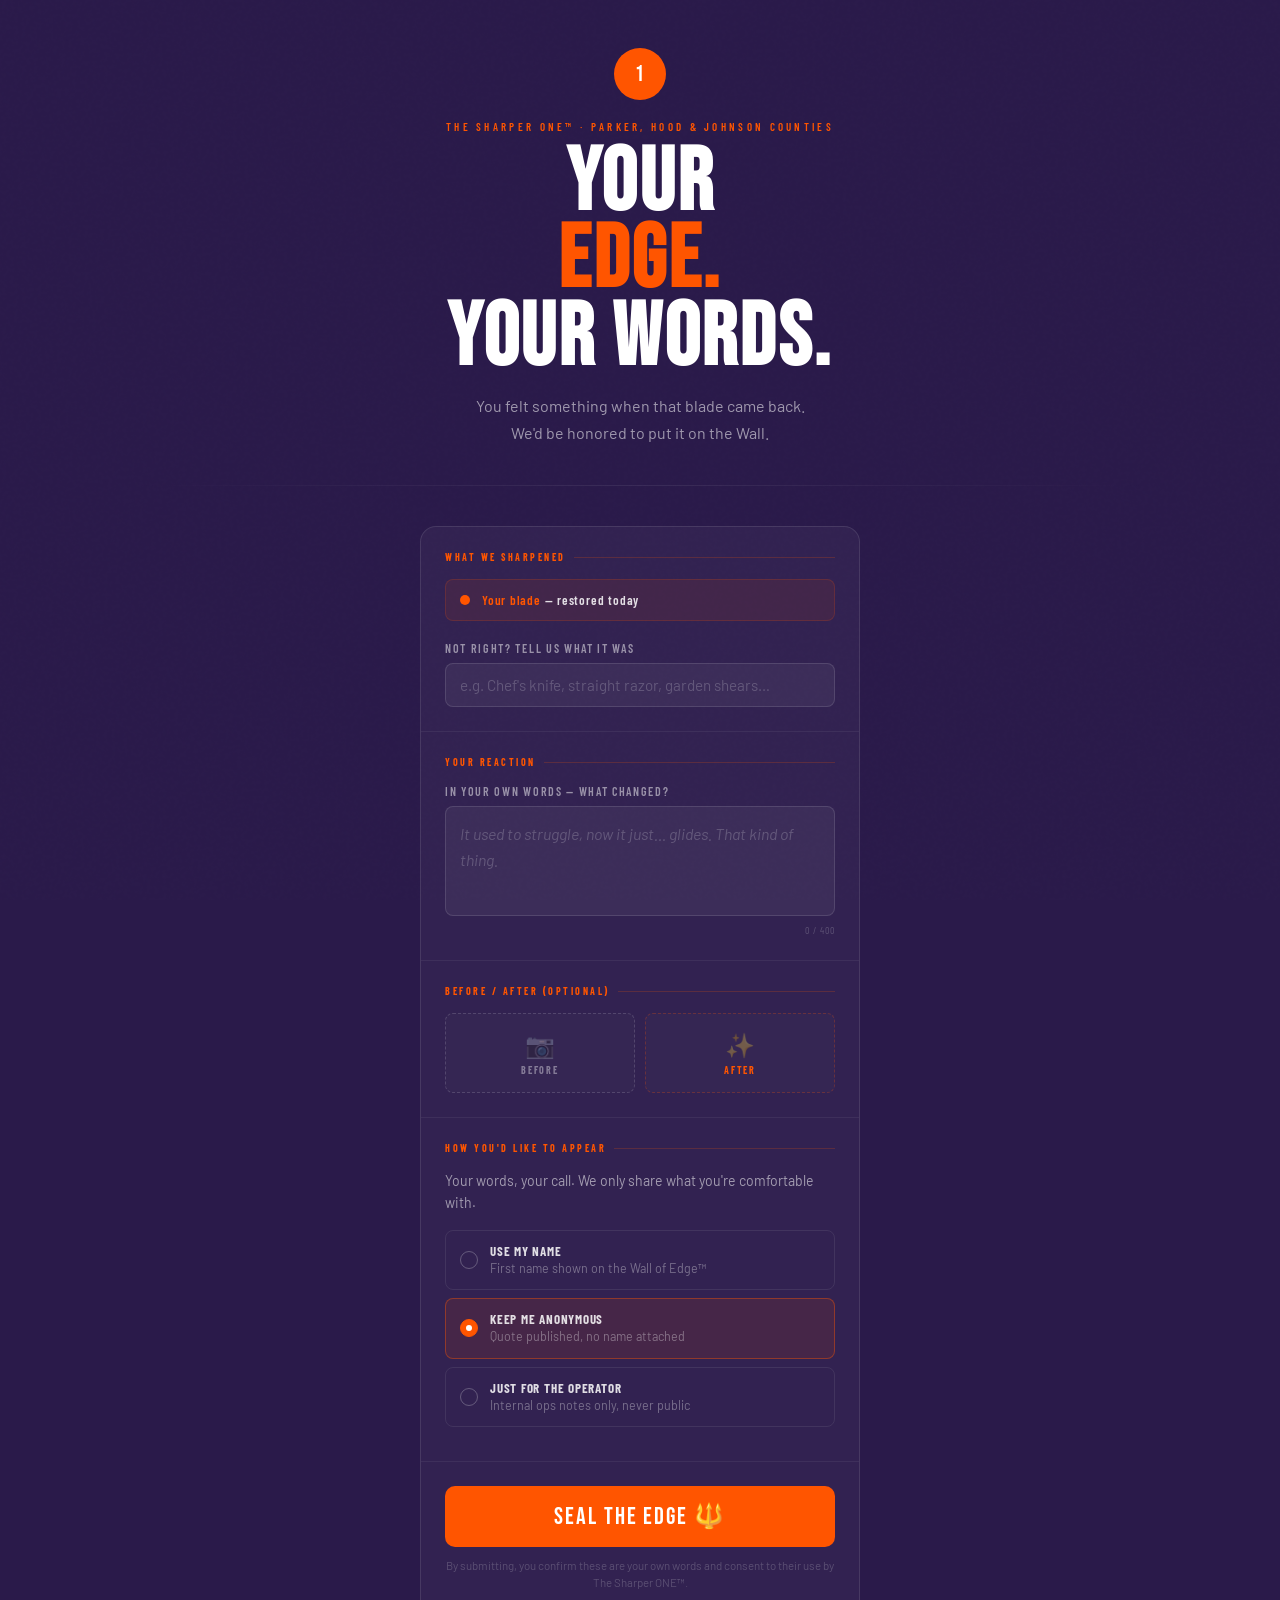
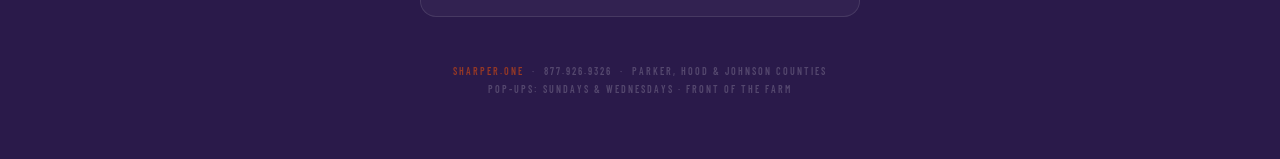
==== public/edge/index.html @ 8e642701 "feat: add Wall of Edge™ and Edge capture page as static assets" ====
<!DOCTYPE html>
<html lang="en">
<head>
<meta charset="UTF-8">
<meta name="viewport" content="width=device-width, initial-scale=1.0, maximum-scale=1.0">
<title>Share Your Edge — The Sharper ONE™</title>
<link href="https://fonts.googleapis.com/css2?family=Bebas+Neue&family=Barlow+Condensed:wght@400;600;700&family=Barlow:ital,wght@0,400;0,500;1,400;1,500&display=swap" rel="stylesheet">
<style>
  :root {
    --purple: #3C2469;
    --purple-mid: #5a3a8e;
    --purple-deep: #2a1a4a;
    --orange: #ff5500;
    --orange-dim: #cc4400;
    --cream: #faf7f2;
    --ink: #1a1018;
    --ink-mid: #3d2e4a;
    --muted: #8a7a96;
    --border: rgba(60,36,105,0.13);
    --font-display: 'Bebas Neue', sans-serif;
    --font-ui: 'Barlow Condensed', sans-serif;
    --font-body: 'Barlow', sans-serif;
  }
  *, *::before, *::after { box-sizing: border-box; margin: 0; padding: 0; }

  html { scroll-behavior: smooth; }

  body {
    font-family: var(--font-body);
    background: var(--purple-deep);
    color: white;
    min-height: 100vh;
    overflow-x: hidden;
  }

  /* ── GRAIN OVERLAY ── */
  body::before {
    content: '';
    position: fixed;
    inset: 0;
    background-image: url("data:image/svg+xml,%3Csvg viewBox='0 0 256 256' xmlns='http://www.w3.org/2000/svg'%3E%3Cfilter id='noise'%3E%3CfeTurbulence type='fractalNoise' baseFrequency='0.9' numOctaves='4' stitchTiles='stitch'/%3E%3C/filter%3E%3Crect width='100%25' height='100%25' filter='url(%23noise)' opacity='0.04'/%3E%3C/svg%3E");
    pointer-events: none;
    z-index: 0;
    opacity: 0.35;
  }

  /* ── LAYOUT ── */
  .page {
    position: relative;
    z-index: 1;
    min-height: 100vh;
    display: flex;
    flex-direction: column;
    align-items: center;
    padding: 0 0 4rem;
  }

  /* ── HERO HEADER ── */
  .hero {
    width: 100%;
    text-align: center;
    padding: 3rem 2rem 2.5rem;
    position: relative;
  }
  .hero::after {
    content: '';
    position: absolute;
    bottom: 0; left: 10%; right: 10%;
    height: 1px;
    background: linear-gradient(90deg, transparent, rgba(255,255,255,0.08), transparent);
  }
  .orb {
    width: 52px; height: 52px;
    border-radius: 50%;
    background: var(--orange);
    display: flex; align-items: center; justify-content: center;
    font-family: var(--font-display);
    font-size: 22px;
    color: white;
    margin: 0 auto 1.25rem;
    letter-spacing: 0.02em;
    animation: orbPulse 3s ease-in-out infinite;
  }
  @keyframes orbPulse {
    0%, 100% { box-shadow: 0 0 0 0 rgba(255,85,0,0.3); }
    50% { box-shadow: 0 0 0 12px rgba(255,85,0,0); }
  }
  .hero-eyebrow {
    font-family: var(--font-ui);
    font-size: 11px;
    font-weight: 600;
    letter-spacing: 0.3em;
    text-transform: uppercase;
    color: var(--orange);
    margin-bottom: 0.75rem;
    opacity: 0;
    animation: fadeUp 0.6s 0.1s ease forwards;
  }
  .hero-title {
    font-family: var(--font-display);
    font-size: clamp(3rem, 14vw, 5.5rem);
    line-height: 0.88;
    letter-spacing: 0.03em;
    color: white;
    margin-bottom: 1rem;
    opacity: 0;
    animation: fadeUp 0.6s 0.2s ease forwards;
  }
  .hero-title .accent { color: var(--orange); }
  .hero-sub {
    font-family: var(--font-body);
    font-size: 1rem;
    line-height: 1.65;
    color: rgba(255,255,255,0.55);
    max-width: 360px;
    margin: 0 auto;
    opacity: 0;
    animation: fadeUp 0.6s 0.3s ease forwards;
  }

  @keyframes fadeUp {
    from { opacity: 0; transform: translateY(12px); }
    to   { opacity: 1; transform: translateY(0); }
  }

  /* ── CARD ── */
  .card {
    width: 100%;
    max-width: 480px;
    margin: 2.5rem auto 0;
    padding: 0 1.25rem;
    opacity: 0;
    animation: fadeUp 0.6s 0.45s ease forwards;
  }
  .card-inner {
    background: rgba(255,255,255,0.04);
    border: 1px solid rgba(255,255,255,0.1);
    border-radius: 16px;
    overflow: hidden;
  }
  .card-section {
    padding: 1.5rem;
    border-bottom: 1px solid rgba(255,255,255,0.06);
  }
  .card-section:last-child { border-bottom: none; }

  /* ── SECTION LABEL ── */
  .section-label {
    font-family: var(--font-ui);
    font-size: 10px;
    font-weight: 700;
    letter-spacing: 0.25em;
    text-transform: uppercase;
    color: var(--orange);
    margin-bottom: 1rem;
    display: flex;
    align-items: center;
    gap: 8px;
  }
  .section-label::after {
    content: '';
    flex: 1;
    height: 1px;
    background: rgba(255,85,0,0.2);
  }

  /* ── BLADE DISPLAY ── */
  .blade-info {
    display: flex;
    align-items: center;
    gap: 12px;
    padding: 12px 14px;
    background: rgba(255,85,0,0.08);
    border: 1px solid rgba(255,85,0,0.18);
    border-radius: 8px;
    margin-bottom: 1.25rem;
  }
  .blade-dot {
    width: 10px; height: 10px;
    border-radius: 50%;
    background: var(--orange);
    flex-shrink: 0;
    animation: orbPulse 2s ease-in-out infinite;
  }
  .blade-text {
    font-family: var(--font-ui);
    font-size: 13px;
    font-weight: 600;
    letter-spacing: 0.06em;
    color: rgba(255,255,255,0.85);
  }
  .blade-text span {
    color: var(--orange);
    font-style: normal;
  }

  /* ── TEXTAREA ── */
  .reaction-label {
    font-family: var(--font-ui);
    font-size: 12px;
    font-weight: 600;
    letter-spacing: 0.14em;
    text-transform: uppercase;
    color: rgba(255,255,255,0.5);
    display: block;
    margin-bottom: 8px;
  }
  .reaction-field {
    width: 100%;
    background: rgba(255,255,255,0.05);
    border: 1px solid rgba(255,255,255,0.12);
    border-radius: 8px;
    padding: 14px;
    font-family: var(--font-body);
    font-size: 1rem;
    font-style: italic;
    color: white;
    resize: none;
    min-height: 110px;
    line-height: 1.6;
    outline: none;
    transition: border-color 0.2s, background 0.2s;
    -webkit-appearance: none;
  }
  .reaction-field::placeholder {
    color: rgba(255,255,255,0.2);
    font-style: italic;
  }
  .reaction-field:focus {
    border-color: rgba(255,85,0,0.5);
    background: rgba(255,255,255,0.07);
  }
  .char-count {
    font-family: var(--font-ui);
    font-size: 10px;
    letter-spacing: 0.1em;
    color: rgba(255,255,255,0.2);
    text-align: right;
    margin-top: 5px;
    transition: color 0.2s;
  }
  .char-count.active { color: rgba(255,85,0,0.6); }

  /* ── PHOTO UPLOAD ── */
  .photo-row {
    display: grid;
    grid-template-columns: 1fr 1fr;
    gap: 10px;
  }
  .photo-zone {
    border: 1.5px dashed rgba(255,255,255,0.15);
    border-radius: 8px;
    padding: 1rem 0.5rem;
    text-align: center;
    cursor: pointer;
    position: relative;
    transition: border-color 0.2s, background 0.2s;
    background: rgba(255,255,255,0.02);
    overflow: hidden;
  }
  .photo-zone:hover {
    border-color: rgba(255,85,0,0.4);
    background: rgba(255,85,0,0.04);
  }
  .photo-zone input {
    position: absolute; inset: 0;
    opacity: 0; cursor: pointer;
    width: 100%; height: 100%;
  }
  .photo-zone-preview {
    width: 100%; height: 70px;
    object-fit: cover;
    border-radius: 5px;
    margin-bottom: 5px;
    display: none;
  }
  .photo-zone-preview.show { display: block; }
  .photo-zone-icon {
    font-size: 1.5rem;
    margin-bottom: 4px;
    opacity: 0.3;
  }
  .photo-zone-label {
    font-family: var(--font-ui);
    font-size: 10px;
    font-weight: 700;
    letter-spacing: 0.18em;
    text-transform: uppercase;
    display: block;
    margin-top: 4px;
  }
  .photo-zone.before .photo-zone-label { color: rgba(255,255,255,0.4); }
  .photo-zone.after .photo-zone-label  { color: var(--orange); }
  .photo-zone.after { border-color: rgba(255,85,0,0.25); }

  /* ── CONSENT ── */
  .consent-label {
    font-family: var(--font-body);
    font-size: 0.88rem;
    color: rgba(255,255,255,0.55);
    margin-bottom: 1rem;
    line-height: 1.55;
  }
  .consent-options {
    display: flex;
    flex-direction: column;
    gap: 8px;
  }
  .consent-option {
    display: flex;
    align-items: center;
    gap: 12px;
    padding: 12px 14px;
    border: 1px solid rgba(255,255,255,0.08);
    border-radius: 8px;
    cursor: pointer;
    transition: all 0.15s;
    background: transparent;
    -webkit-tap-highlight-color: transparent;
  }
  .consent-option:hover {
    background: rgba(255,255,255,0.04);
    border-color: rgba(255,255,255,0.15);
  }
  .consent-option.selected {
    background: rgba(255,85,0,0.1);
    border-color: rgba(255,85,0,0.4);
  }
  .consent-option input[type=radio] { display: none; }
  .consent-radio {
    width: 18px; height: 18px;
    border-radius: 50%;
    border: 1.5px solid rgba(255,255,255,0.25);
    flex-shrink: 0;
    display: flex; align-items: center; justify-content: center;
    transition: all 0.15s;
  }
  .consent-option.selected .consent-radio {
    border-color: var(--orange);
    background: var(--orange);
  }
  .consent-option.selected .consent-radio::after {
    content: '';
    width: 6px; height: 6px;
    border-radius: 50%;
    background: white;
  }
  .consent-text { flex: 1; }
  .consent-title {
    font-family: var(--font-ui);
    font-size: 13px;
    font-weight: 700;
    letter-spacing: 0.06em;
    text-transform: uppercase;
    color: rgba(255,255,255,0.85);
  }
  .consent-desc {
    font-family: var(--font-body);
    font-size: 0.78rem;
    color: rgba(255,255,255,0.35);
    margin-top: 1px;
    line-height: 1.4;
  }

  /* ── NAME FIELD (conditional) ── */
  .name-field-wrap {
    margin-top: 10px;
    overflow: hidden;
    max-height: 0;
    opacity: 0;
    transition: max-height 0.3s ease, opacity 0.3s ease, margin 0.3s ease;
  }
  .name-field-wrap.open {
    max-height: 80px;
    opacity: 1;
    margin-top: 10px;
  }
  .name-field {
    width: 100%;
    background: rgba(255,255,255,0.05);
    border: 1px solid rgba(255,255,255,0.12);
    border-radius: 8px;
    padding: 12px 14px;
    font-family: var(--font-body);
    font-size: 0.95rem;
    color: white;
    outline: none;
    transition: border-color 0.2s;
    -webkit-appearance: none;
  }
  .name-field::placeholder { color: rgba(255,255,255,0.2); }
  .name-field:focus { border-color: rgba(255,85,0,0.5); }

  /* ── SUBMIT BUTTON ── */
  .submit-section {
    padding: 1.5rem;
    text-align: center;
  }
  .submit-btn {
    display: inline-flex;
    align-items: center;
    justify-content: center;
    gap: 10px;
    width: 100%;
    padding: 16px 24px;
    background: var(--orange);
    border: none;
    border-radius: 10px;
    font-family: var(--font-display);
    font-size: 1.5rem;
    letter-spacing: 0.08em;
    color: white;
    cursor: pointer;
    transition: background 0.15s, transform 0.1s;
    -webkit-tap-highlight-color: transparent;
  }
  .submit-btn:hover { background: var(--orange-dim); }
  .submit-btn:active { transform: scale(0.98); }
  .submit-btn:disabled { opacity: 0.5; cursor: not-allowed; transform: none; }
  .submit-legal {
    font-family: var(--font-body);
    font-size: 0.72rem;
    color: rgba(255,255,255,0.2);
    margin-top: 10px;
    line-height: 1.5;
  }

  /* ── THANK YOU STATE ── */
  .thankyou {
    display: none;
    text-align: center;
    padding: 3rem 2rem;
  }
  .thankyou.show { display: block; }
  .thankyou-orb {
    width: 72px; height: 72px;
    border-radius: 50%;
    background: var(--orange);
    display: flex; align-items: center; justify-content: center;
    font-size: 2rem;
    margin: 0 auto 1.5rem;
    animation: orbPulse 2s ease-in-out infinite;
  }
  .thankyou-title {
    font-family: var(--font-display);
    font-size: 3rem;
    letter-spacing: 0.06em;
    color: white;
    margin-bottom: 0.75rem;
    line-height: 0.95;
  }
  .thankyou-sub {
    font-family: var(--font-body);
    font-size: 1rem;
    color: rgba(255,255,255,0.5);
    line-height: 1.6;
    max-width: 300px;
    margin: 0 auto 2rem;
  }
  .thankyou-tag {
    font-family: var(--font-ui);
    font-size: 11px;
    font-weight: 700;
    letter-spacing: 0.2em;
    text-transform: uppercase;
    color: var(--orange);
    padding: 8px 18px;
    border: 1px solid rgba(255,85,0,0.3);
    border-radius: 100px;
    display: inline-block;
  }

  /* ── FOOTER BRAND ── */
  .brand-footer {
    margin-top: 3rem;
    text-align: center;
    opacity: 0;
    animation: fadeUp 0.6s 0.6s ease forwards;
  }
  .brand-footer p {
    font-family: var(--font-ui);
    font-size: 10px;
    font-weight: 600;
    letter-spacing: 0.2em;
    text-transform: uppercase;
    color: rgba(255,255,255,0.2);
  }
  .brand-footer a {
    color: rgba(255,85,0,0.5);
    text-decoration: none;
    transition: color 0.15s;
  }
  .brand-footer a:hover { color: var(--orange); }

  /* ── SPINNER ── */
  .spinner {
    width: 18px; height: 18px;
    border: 2px solid rgba(255,255,255,0.3);
    border-top-color: white;
    border-radius: 50%;
    animation: spin 0.7s linear infinite;
    display: none;
  }
  .spinner.show { display: block; }
  @keyframes spin { to { transform: rotate(360deg); } }
</style>
</head>
<body>
<div class="page">

  <!-- HERO -->
  <div class="hero">
    <div class="orb">1</div>
    <p class="hero-eyebrow">The Sharper ONE™ · Parker, Hood & Johnson Counties</p>
    <h1 class="hero-title">YOUR<br><span class="accent">EDGE.</span><br>YOUR WORDS.</h1>
    <p class="hero-sub">You felt something when that blade came back. We'd be honored to put it on the Wall.</p>
  </div>

  <!-- FORM CARD -->
  <div class="card" id="formCard">
    <div class="card-inner">

      <!-- What we sharpened -->
      <div class="card-section">
        <div class="section-label">What we sharpened</div>
        <div class="blade-info" id="bladeInfo">
          <div class="blade-dot"></div>
          <div class="blade-text" id="bladeText">
            <span id="bladeDisplay">Your blade</span> — restored today
          </div>
        </div>
        <label class="reaction-label" for="bladeInput">Not right? Tell us what it was</label>
        <input
          class="name-field"
          id="bladeInput"
          type="text"
          placeholder="e.g. Chef's knife, straight razor, garden shears…"
          style="margin-top:0;"
        >
      </div>

      <!-- The reaction -->
      <div class="card-section">
        <div class="section-label">Your reaction</div>
        <label class="reaction-label" for="reactionField">In your own words — what changed?</label>
        <textarea
          class="reaction-field"
          id="reactionField"
          maxlength="400"
          placeholder="It used to struggle, now it just… glides. That kind of thing."
          oninput="updateCharCount(this)"
        ></textarea>
        <div class="char-count" id="charCount">0 / 400</div>
      </div>

      <!-- Photos -->
      <div class="card-section">
        <div class="section-label">Before / After (optional)</div>
        <div class="photo-row">
          <div class="photo-zone before">
            <input type="file" accept="image/*" onchange="handlePhoto('before', this)">
            <img class="photo-zone-preview" id="beforePreview" src="" alt="">
            <div class="photo-zone-icon" id="beforeIcon">📷</div>
            <span class="photo-zone-label">Before</span>
          </div>
          <div class="photo-zone after">
            <input type="file" accept="image/*" onchange="handlePhoto('after', this)">
            <img class="photo-zone-preview" id="afterPreview" src="" alt="">
            <div class="photo-zone-icon" id="afterIcon">✨</div>
            <span class="photo-zone-label">After</span>
          </div>
        </div>
      </div>

      <!-- Consent -->
      <div class="card-section">
        <div class="section-label">How you'd like to appear</div>
        <p class="consent-label">Your words, your call. We only share what you're comfortable with.</p>
        <div class="consent-options" id="consentOptions">
          <label class="consent-option" onclick="selectConsent('named', this)">
            <input type="radio" name="consent" value="named">
            <div class="consent-radio"></div>
            <div class="consent-text">
              <div class="consent-title">Use my name</div>
              <div class="consent-desc">First name shown on the Wall of Edge™</div>
            </div>
          </label>
          <label class="consent-option selected" onclick="selectConsent('anonymous', this)">
            <input type="radio" name="consent" value="anonymous" checked>
            <div class="consent-radio"></div>
            <div class="consent-text">
              <div class="consent-title">Keep me anonymous</div>
              <div class="consent-desc">Quote published, no name attached</div>
            </div>
          </label>
          <label class="consent-option" onclick="selectConsent('none', this)">
            <input type="radio" name="consent" value="none">
            <div class="consent-radio"></div>
            <div class="consent-text">
              <div class="consent-title">Just for the operator</div>
              <div class="consent-desc">Internal ops notes only, never public</div>
            </div>
          </label>
        </div>
        <!-- Name field, slides open when "named" is selected -->
        <div class="name-field-wrap" id="nameFieldWrap">
          <input
            class="name-field"
            id="nameField"
            type="text"
            placeholder="First name or how you'd like to be known"
          >
        </div>
      </div>

      <!-- Submit -->
      <div class="submit-section">
        <button class="submit-btn" id="submitBtn" onclick="submitEntry()">
          <span id="submitSpinner" class="spinner"></span>
          SEAL THE EDGE 🔱
        </button>
        <p class="submit-legal">By submitting, you confirm these are your own words and consent to their use by The Sharper ONE™.</p>
      </div>

    </div>
  </div>

  <!-- THANK YOU -->
  <div class="card thankyou" id="thankyou">
    <div class="thankyou-orb">🔱</div>
    <h2 class="thankyou-title">ON THE<br>WALL.</h2>
    <p class="thankyou-sub">Your edge is sealed. It'll inspire the next person who thinks their knife is just "good enough."</p>
    <span class="thankyou-tag">Wall of Edge™ · The Sharper ONE™</span>
  </div>

  <!-- BRAND FOOTER -->
  <div class="brand-footer">
    <p>
      <a href="https://sharper.one">sharper.one</a> &nbsp;·&nbsp;
      877.926.9326 &nbsp;·&nbsp;
      Parker, Hood & Johnson Counties
    </p>
    <p style="margin-top:6px;">Pop-ups: Sundays & Wednesdays · Front of the Farm</p>
  </div>

</div>

<script>
  const WOE_KEY = 'woe_entries_v1';
  let consentMode = 'anonymous';
  let photoData = { before: null, after: null };

  // Pre-fill blade from URL param ?blade=...
  const urlBlade = new URLSearchParams(location.search).get('blade');
  if (urlBlade) {
    document.getElementById('bladeDisplay').textContent = decodeURIComponent(urlBlade);
    document.getElementById('bladeInput').value = decodeURIComponent(urlBlade);
  }

  function updateCharCount(el) {
    const n = el.value.length;
    const el2 = document.getElementById('charCount');
    el2.textContent = n + ' / 400';
    el2.classList.toggle('active', n > 0);
  }

  function selectConsent(mode, label) {
    consentMode = mode;
    document.querySelectorAll('.consent-option').forEach(o => o.classList.remove('selected'));
    label.classList.add('selected');
    const wrap = document.getElementById('nameFieldWrap');
    if (mode === 'named') {
      wrap.classList.add('open');
    } else {
      wrap.classList.remove('open');
    }
  }

  function handlePhoto(type, input) {
    if (!input.files || !input.files[0]) return;
    const reader = new FileReader();
    reader.onload = ev => {
      photoData[type] = ev.target.result;
      const preview = document.getElementById(type + 'Preview');
      const icon    = document.getElementById(type + 'Icon');
      preview.src = ev.target.result;
      preview.classList.add('show');
      icon.style.display = 'none';
    };
    reader.readAsDataURL(input.files[0]);
  }

  function submitEntry() {
    const reaction = document.getElementById('reactionField').value.trim();
    if (!reaction) {
      document.getElementById('reactionField').focus();
      document.getElementById('reactionField').style.borderColor = 'rgba(255,85,0,0.7)';
      return;
    }
    const bladeVal = document.getElementById('bladeInput').value.trim()
      || document.getElementById('bladeDisplay').textContent
      || 'Blade';
    const nameVal = consentMode === 'named'
      ? (document.getElementById('nameField').value.trim() || 'Customer')
      : (consentMode === 'anonymous' ? 'Anonymous' : 'Internal Only');

    const btn = document.getElementById('submitBtn');
    const spinner = document.getElementById('submitSpinner');
    btn.disabled = true;
    spinner.classList.add('show');

    // Simulate AI shaping (replace with real API call in production)
    setTimeout(() => {
      const entry = {
        id: 'woe_' + Date.now(),
        name: nameVal,
        segment: detectSegment(bladeVal),
        blade: bladeVal,
        quote: reaction,
        date: new Date().toISOString().split('T')[0],
        notes: '',
        featured: false,
        isPublic: consentMode !== 'none',
        before: photoData.before,
        after: photoData.after,
        source: 'customer-capture'
      };

      // Write into the shared Wall localStorage
      try {
        const raw = localStorage.getItem(WOE_KEY);
        const entries = raw ? JSON.parse(raw) : [];
        entries.unshift(entry);
        localStorage.setItem(WOE_KEY, JSON.stringify(entries));
      } catch(e) {}

      // Show thank you
      document.getElementById('formCard').style.display = 'none';
      const ty = document.getElementById('thankyou');
      ty.classList.add('show');
      ty.style.opacity = '0';
      ty.style.animation = 'fadeUp 0.6s ease forwards';
    }, 900);
  }

  function detectSegment(blade) {
    const b = blade.toLowerCase();
    if (/razor|clipper|barber|scissor/.test(b)) return 'Barber';
    if (/mower|hedge|shear|lawn|landscap/.test(b)) return 'Landscaper';
    if (/chef|kitchen|santoku|fillet|cleaver|bread|paring|boning|food processor/.test(b)) return 'Restaurant';
    if (/axe|chisel|plane|plane blade|carving|woodwork/.test(b)) return 'Hobbyist';
    return 'Homeowner';
  }
</script>
</body>
</html>
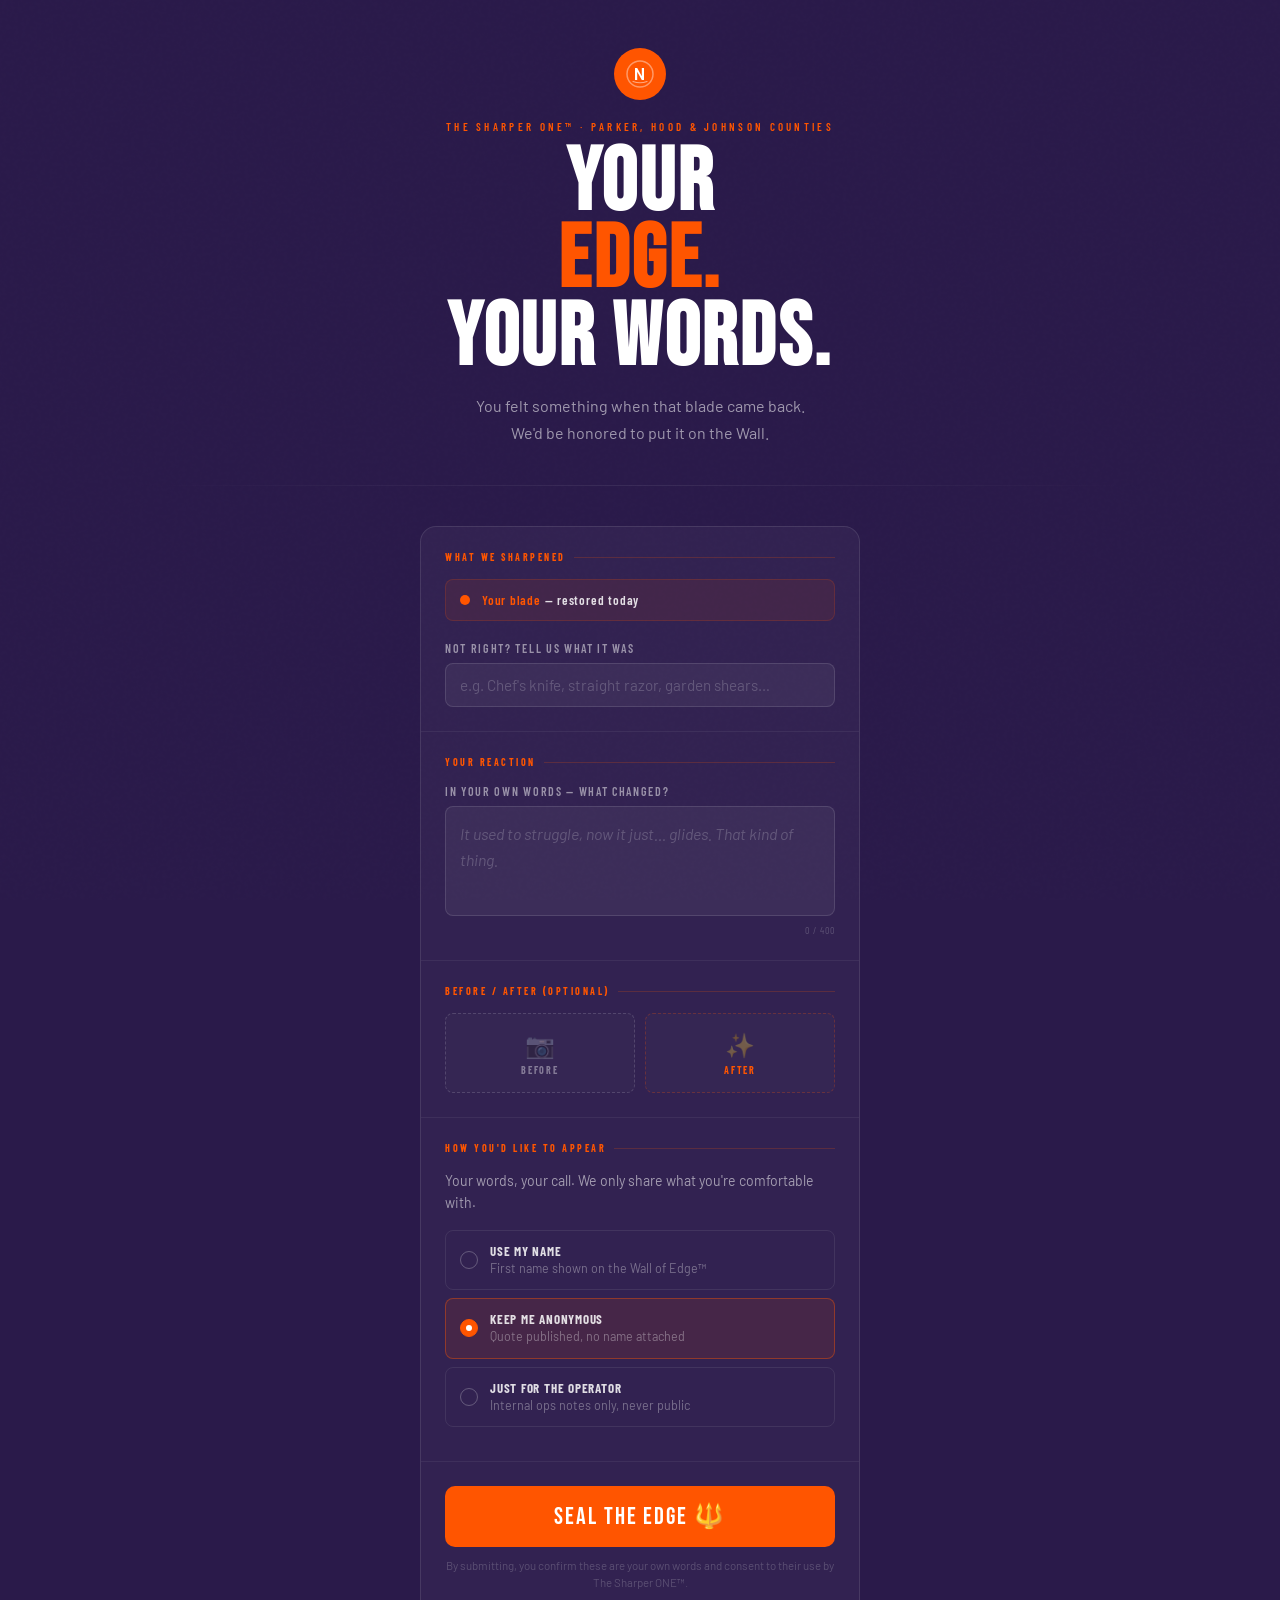
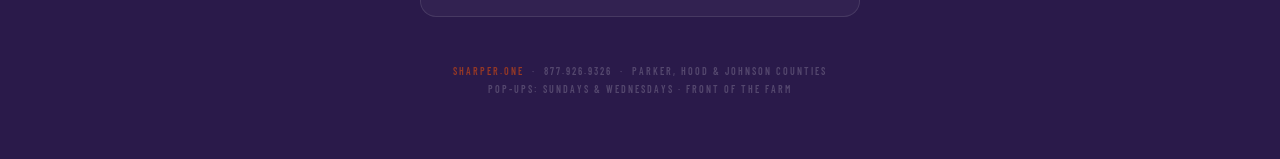
==== commit a380385a: "fix: replace font-dependent orb with inline SVG ONE mark" ====
--- a/public/edge/index.html
+++ b/public/edge/index.html
@@ -510,7 +510,13 @@
 
   <!-- HERO -->
   <div class="hero">
-    <div class="orb">1</div>
+    <div class="orb">
+      <svg width="28" height="28" viewBox="0 0 28 28" fill="none" xmlns="http://www.w3.org/2000/svg">
+        <circle cx="14" cy="14" r="13" stroke="white" stroke-width="1.5" stroke-opacity="0.4"/>
+        <path d="M9 8h2.2l4.6 8.2V8H18v12h-2.2L11.2 11.8V20H9V8z" fill="white"/>
+        <path d="M7 21.5 Q14 24 21 21.5" stroke="white" stroke-width="1.2" stroke-linecap="round" fill="none" stroke-opacity="0.5"/>
+      </svg>
+    </div>
     <p class="hero-eyebrow">The Sharper ONE™ · Parker, Hood & Johnson Counties</p>
     <h1 class="hero-title">YOUR<br><span class="accent">EDGE.</span><br>YOUR WORDS.</h1>
     <p class="hero-sub">You felt something when that blade came back. We'd be honored to put it on the Wall.</p>
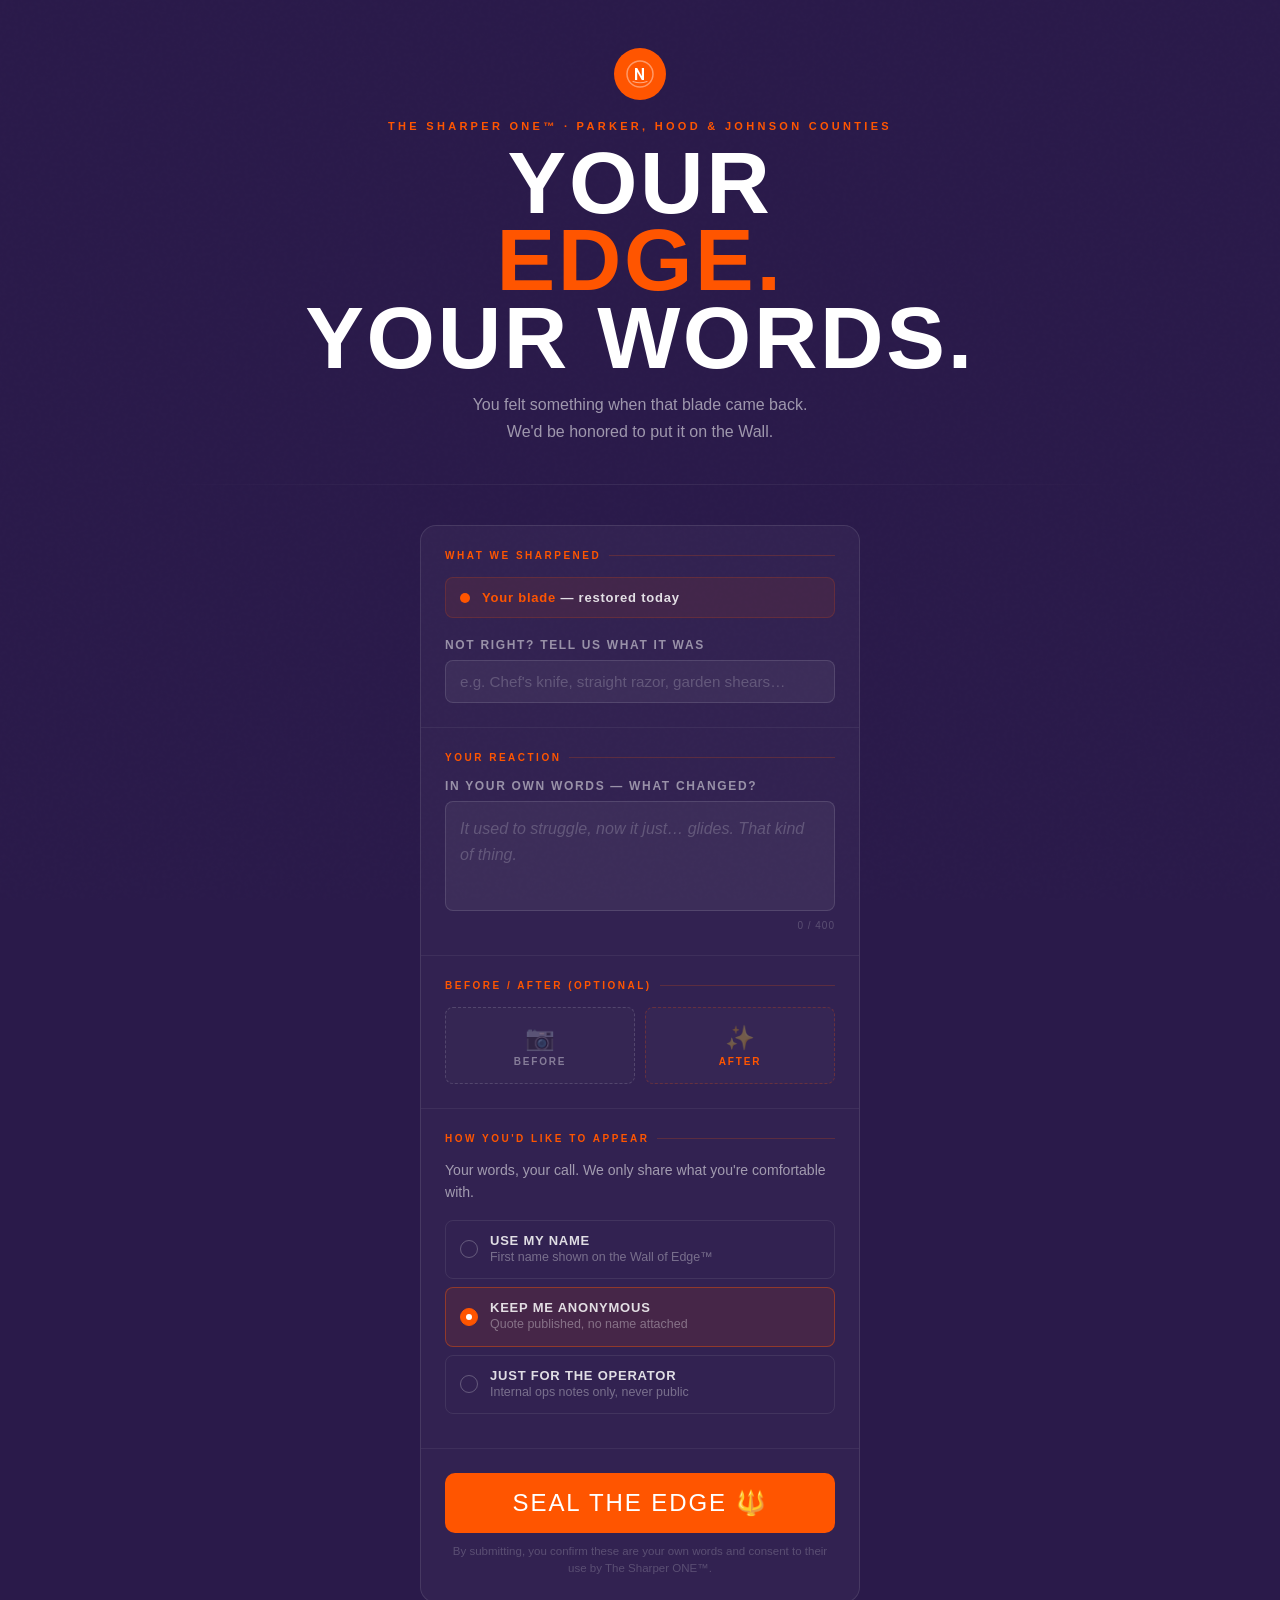
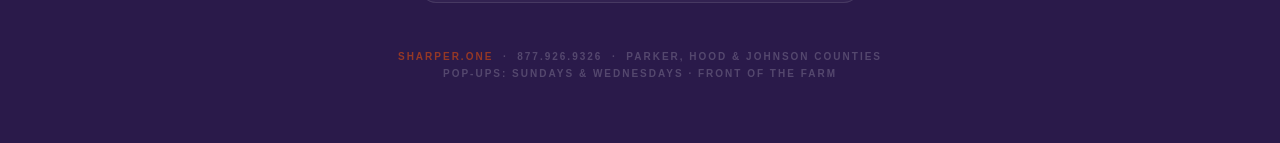
==== commit 63d96962: "fix: self-host fonts — eliminate Google Fonts dependency, TiO™ standard" ====
--- a/public/edge/index.html
+++ b/public/edge/index.html
@@ -4,8 +4,64 @@
 <meta charset="UTF-8">
 <meta name="viewport" content="width=device-width, initial-scale=1.0, maximum-scale=1.0">
 <title>Share Your Edge — The Sharper ONE™</title>
-<link href="https://fonts.googleapis.com/css2?family=Bebas+Neue&family=Barlow+Condensed:wght@400;600;700&family=Barlow:ital,wght@0,400;0,500;1,400;1,500&display=swap" rel="stylesheet">
 <style>
+  @font-face {
+    font-family: 'Bebas Neue';
+    src: url('/fonts/bebas-neue-v10-latin-regular.woff2') format('woff2');
+    font-weight: 400;
+    font-style: normal;
+    font-display: swap;
+  }
+  @font-face {
+    font-family: 'Barlow Condensed';
+    src: url('/fonts/barlow-condensed-v27-latin-regular.woff2') format('woff2');
+    font-weight: 400;
+    font-style: normal;
+    font-display: swap;
+  }
+  @font-face {
+    font-family: 'Barlow Condensed';
+    src: url('/fonts/barlow-condensed-v27-latin-600.woff2') format('woff2');
+    font-weight: 600;
+    font-style: normal;
+    font-display: swap;
+  }
+  @font-face {
+    font-family: 'Barlow Condensed';
+    src: url('/fonts/barlow-condensed-v27-latin-700.woff2') format('woff2');
+    font-weight: 700;
+    font-style: normal;
+    font-display: swap;
+  }
+  @font-face {
+    font-family: 'Barlow';
+    src: url('/fonts/barlow-v12-latin-regular.woff2') format('woff2');
+    font-weight: 400;
+    font-style: normal;
+    font-display: swap;
+  }
+  @font-face {
+    font-family: 'Barlow';
+    src: url('/fonts/barlow-v12-latin-italic.woff2') format('woff2');
+    font-weight: 400;
+    font-style: italic;
+    font-display: swap;
+  }
+  @font-face {
+    font-family: 'Barlow';
+    src: url('/fonts/barlow-v12-latin-500.woff2') format('woff2');
+    font-weight: 500;
+    font-style: normal;
+    font-display: swap;
+  }
+  @font-face {
+    font-family: 'Barlow';
+    src: url('/fonts/barlow-v12-latin-500italic.woff2') format('woff2');
+    font-weight: 500;
+    font-style: italic;
+    font-display: swap;
+  }
+
   :root {
     --purple: #3C2469;
     --purple-mid: #5a3a8e;
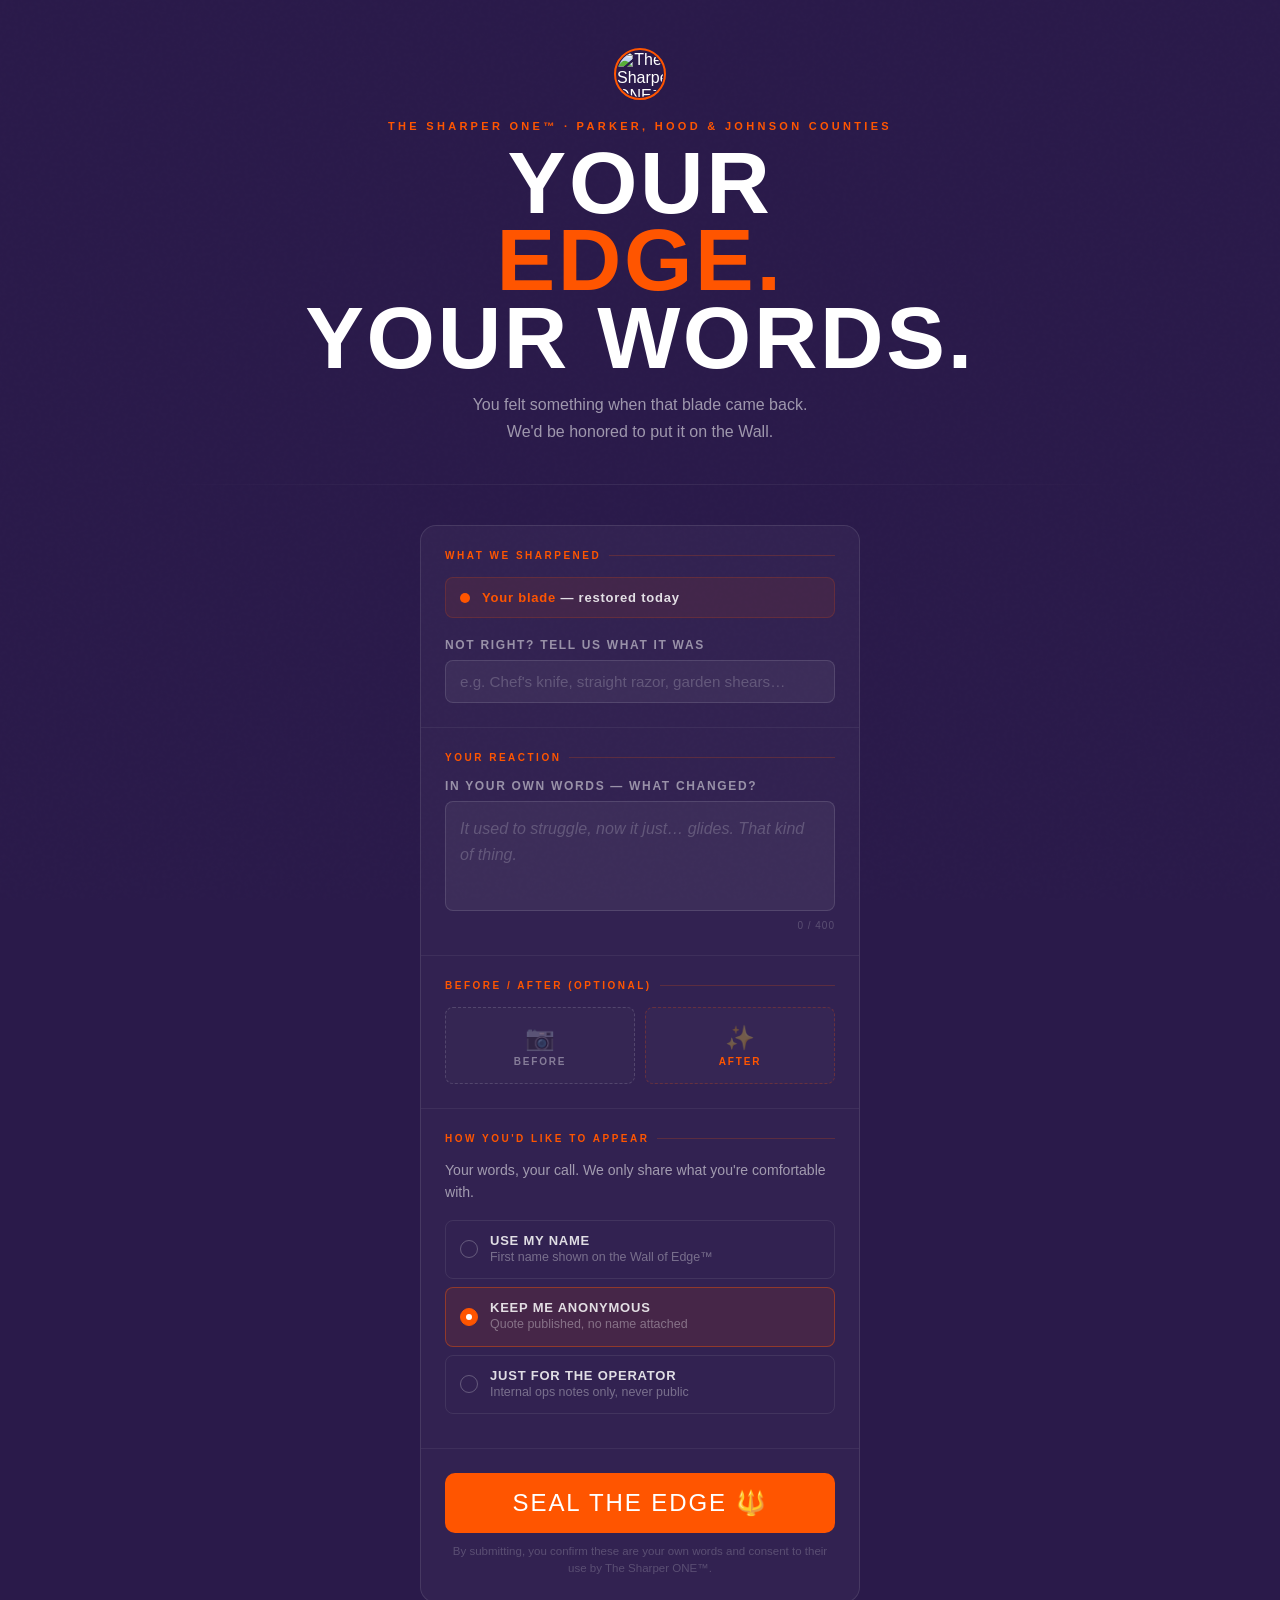
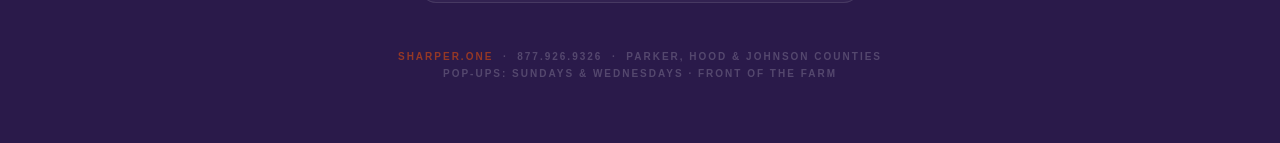
==== commit 91cbe70f: "feat: edge — swap localStorage for server POST to submit.php" ====
--- a/public/edge/index.html
+++ b/public/edge/index.html
@@ -4,59 +4,60 @@
 <meta charset="UTF-8">
 <meta name="viewport" content="width=device-width, initial-scale=1.0, maximum-scale=1.0">
 <title>Share Your Edge — The Sharper ONE™</title>
+<link rel="icon" type="image/png" href="/icons/Sharper-ONE_Logo-Symbol_app-icon_trans.png">
 <style>
   @font-face {
     font-family: 'Bebas Neue';
-    src: url('/fonts/bebas-neue-v10-latin-regular.woff2') format('woff2');
+    src: url('/fonts/bebas-neue-v16-latin-regular.woff2') format('woff2');
     font-weight: 400;
     font-style: normal;
     font-display: swap;
   }
   @font-face {
     font-family: 'Barlow Condensed';
-    src: url('/fonts/barlow-condensed-v27-latin-regular.woff2') format('woff2');
+    src: url('/fonts/barlow-condensed-v13-latin-regular.woff2') format('woff2');
     font-weight: 400;
     font-style: normal;
     font-display: swap;
   }
   @font-face {
     font-family: 'Barlow Condensed';
-    src: url('/fonts/barlow-condensed-v27-latin-600.woff2') format('woff2');
+    src: url('/fonts/barlow-condensed-v13-latin-600.woff2') format('woff2');
     font-weight: 600;
     font-style: normal;
     font-display: swap;
   }
   @font-face {
     font-family: 'Barlow Condensed';
-    src: url('/fonts/barlow-condensed-v27-latin-700.woff2') format('woff2');
+    src: url('/fonts/barlow-condensed-v13-latin-700.woff2') format('woff2');
     font-weight: 700;
     font-style: normal;
     font-display: swap;
   }
   @font-face {
     font-family: 'Barlow';
-    src: url('/fonts/barlow-v12-latin-regular.woff2') format('woff2');
+    src: url('/fonts/barlow-v13-latin-regular.woff2') format('woff2');
     font-weight: 400;
     font-style: normal;
     font-display: swap;
   }
   @font-face {
     font-family: 'Barlow';
-    src: url('/fonts/barlow-v12-latin-italic.woff2') format('woff2');
+    src: url('/fonts/barlow-v13-latin-italic.woff2') format('woff2');
     font-weight: 400;
     font-style: italic;
     font-display: swap;
   }
   @font-face {
     font-family: 'Barlow';
-    src: url('/fonts/barlow-v12-latin-500.woff2') format('woff2');
+    src: url('/fonts/barlow-v13-latin-600.woff2') format('woff2');
     font-weight: 500;
     font-style: normal;
     font-display: swap;
   }
   @font-face {
     font-family: 'Barlow';
-    src: url('/fonts/barlow-v12-latin-500italic.woff2') format('woff2');
+    src: url('/fonts/barlow-v13-latin-600.woff2') format('woff2');
     font-weight: 500;
     font-style: italic;
     font-display: swap;
@@ -128,18 +129,16 @@
   .orb {
     width: 52px; height: 52px;
     border-radius: 50%;
-    background: var(--orange);
+    background: transparent;
+    border: 2.5px solid var(--orange);
     display: flex; align-items: center; justify-content: center;
-    font-family: var(--font-display);
-    font-size: 22px;
-    color: white;
     margin: 0 auto 1.25rem;
-    letter-spacing: 0.02em;
+    overflow: hidden;
     animation: orbPulse 3s ease-in-out infinite;
   }
   @keyframes orbPulse {
-    0%, 100% { box-shadow: 0 0 0 0 rgba(255,85,0,0.3); }
-    50% { box-shadow: 0 0 0 12px rgba(255,85,0,0); }
+    0%, 100% { box-shadow: 0 0 0 0 rgba(255,85,0,0.45); }
+    50% { box-shadow: 0 0 0 10px rgba(255,85,0,0); }
   }
   .hero-eyebrow {
     font-family: var(--font-ui);
@@ -567,11 +566,7 @@
   <!-- HERO -->
   <div class="hero">
     <div class="orb">
-      <svg width="28" height="28" viewBox="0 0 28 28" fill="none" xmlns="http://www.w3.org/2000/svg">
-        <circle cx="14" cy="14" r="13" stroke="white" stroke-width="1.5" stroke-opacity="0.4"/>
-        <path d="M9 8h2.2l4.6 8.2V8H18v12h-2.2L11.2 11.8V20H9V8z" fill="white"/>
-        <path d="M7 21.5 Q14 24 21 21.5" stroke="white" stroke-width="1.2" stroke-linecap="round" fill="none" stroke-opacity="0.5"/>
-      </svg>
+      <img src="/icons/Sharper-ONE_Logo-Symbol_app-icon_trans.png" alt="The Sharper ONE™" style="width:46px;height:46px;object-fit:contain;display:block;border-radius:50%;">
     </div>
     <p class="hero-eyebrow">The Sharper ONE™ · Parker, Hood & Johnson Counties</p>
     <h1 class="hero-title">YOUR<br><span class="accent">EDGE.</span><br>YOUR WORDS.</h1>
@@ -772,7 +767,7 @@
     spinner.classList.add('show');
 
     // Simulate AI shaping (replace with real API call in production)
-    setTimeout(() => {
+    setTimeout(async () => {
       const entry = {
         id: 'woe_' + Date.now(),
         name: nameVal,
@@ -788,13 +783,22 @@
         source: 'customer-capture'
       };
 
-      // Write into the shared Wall localStorage
+      // POST to server — persistent, cross-device
       try {
-        const raw = localStorage.getItem(WOE_KEY);
-        const entries = raw ? JSON.parse(raw) : [];
-        entries.unshift(entry);
-        localStorage.setItem(WOE_KEY, JSON.stringify(entries));
-      } catch(e) {}
+        await fetch('/wall/submit.php', {
+          method: 'POST',
+          headers: { 'Content-Type': 'application/json' },
+          body: JSON.stringify(entry)
+        });
+      } catch(e) {
+        // Server unreachable — fallback to localStorage so customer never sees failure
+        try {
+          const raw = localStorage.getItem(WOE_KEY);
+          const entries = raw ? JSON.parse(raw) : [];
+          entries.unshift(entry);
+          localStorage.setItem(WOE_KEY, JSON.stringify(entries));
+        } catch(e2) {}
+      }
 
       // Show thank you
       document.getElementById('formCard').style.display = 'none';
